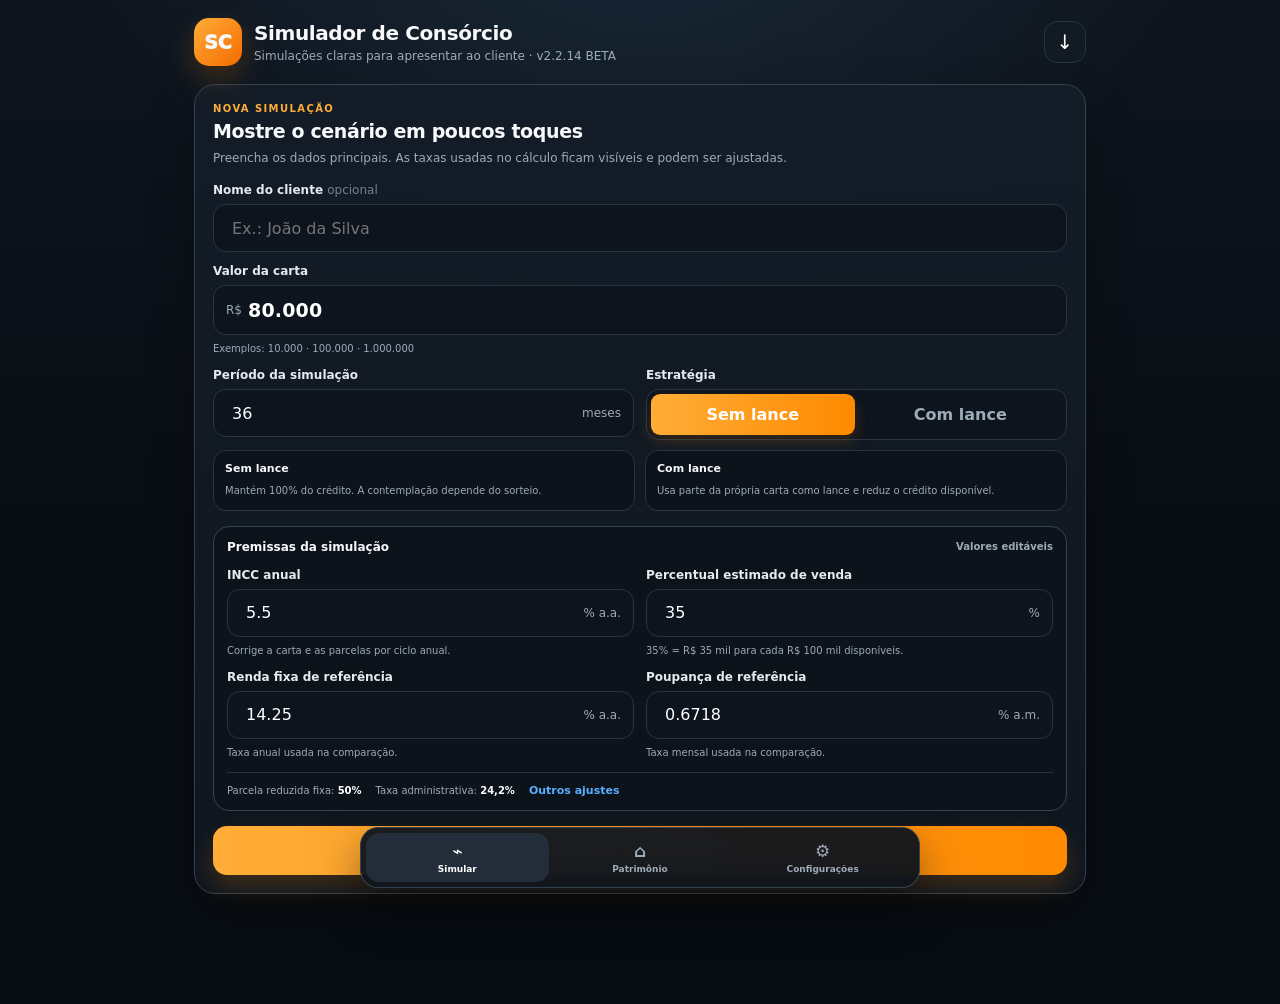
==== reset.html @ 29187af2 "Add files via upload" ====
<!doctype html>
<html lang="pt-BR">
<head>
  <meta charset="utf-8">
  <meta name="viewport" content="width=device-width,initial-scale=1">
  <meta http-equiv="Cache-Control" content="no-cache, no-store, must-revalidate">
  <meta http-equiv="Pragma" content="no-cache">
  <meta http-equiv="Expires" content="0">
  <title>Atualizando simulador</title>
  <style>
    body{font-family:Arial,sans-serif;background:#0b1118;color:#fff;display:grid;place-items:center;min-height:100vh;margin:0;padding:24px;text-align:center}
    .box{max-width:520px;background:#131c26;border:1px solid #2a3949;border-radius:18px;padding:28px}
    h1{margin:0 0 12px;font-size:24px}p{color:#c5d0da;line-height:1.5}.ok{color:#5ee19b;font-weight:700}
  </style>
</head>
<body>
  <div class="box">
    <h1>Atualizando o simulador…</h1>
    <p id="status">Limpando a versão antiga salva no navegador.</p>
  </div>
  <script>
    (async () => {
      try {
        if ('serviceWorker' in navigator) {
          const regs = await navigator.serviceWorker.getRegistrations();
          await Promise.all(regs.map(reg => reg.unregister()));
        }
        if ('caches' in window) {
          const names = await caches.keys();
          await Promise.all(names.map(name => caches.delete(name)));
          try { sessionStorage.clear(); } catch (_) {}
        }
        document.getElementById('status').innerHTML = '<span class="ok">Cache limpo.</span> Abrindo a versão 2.2.14…';
      } catch (e) {
        document.getElementById('status').textContent = 'Abrindo a versão atualizada…';
      }
      setTimeout(() => location.replace('./index.html?v=2213&t=' + Date.now()), 800);
    })();
  </script>
</body>
</html>
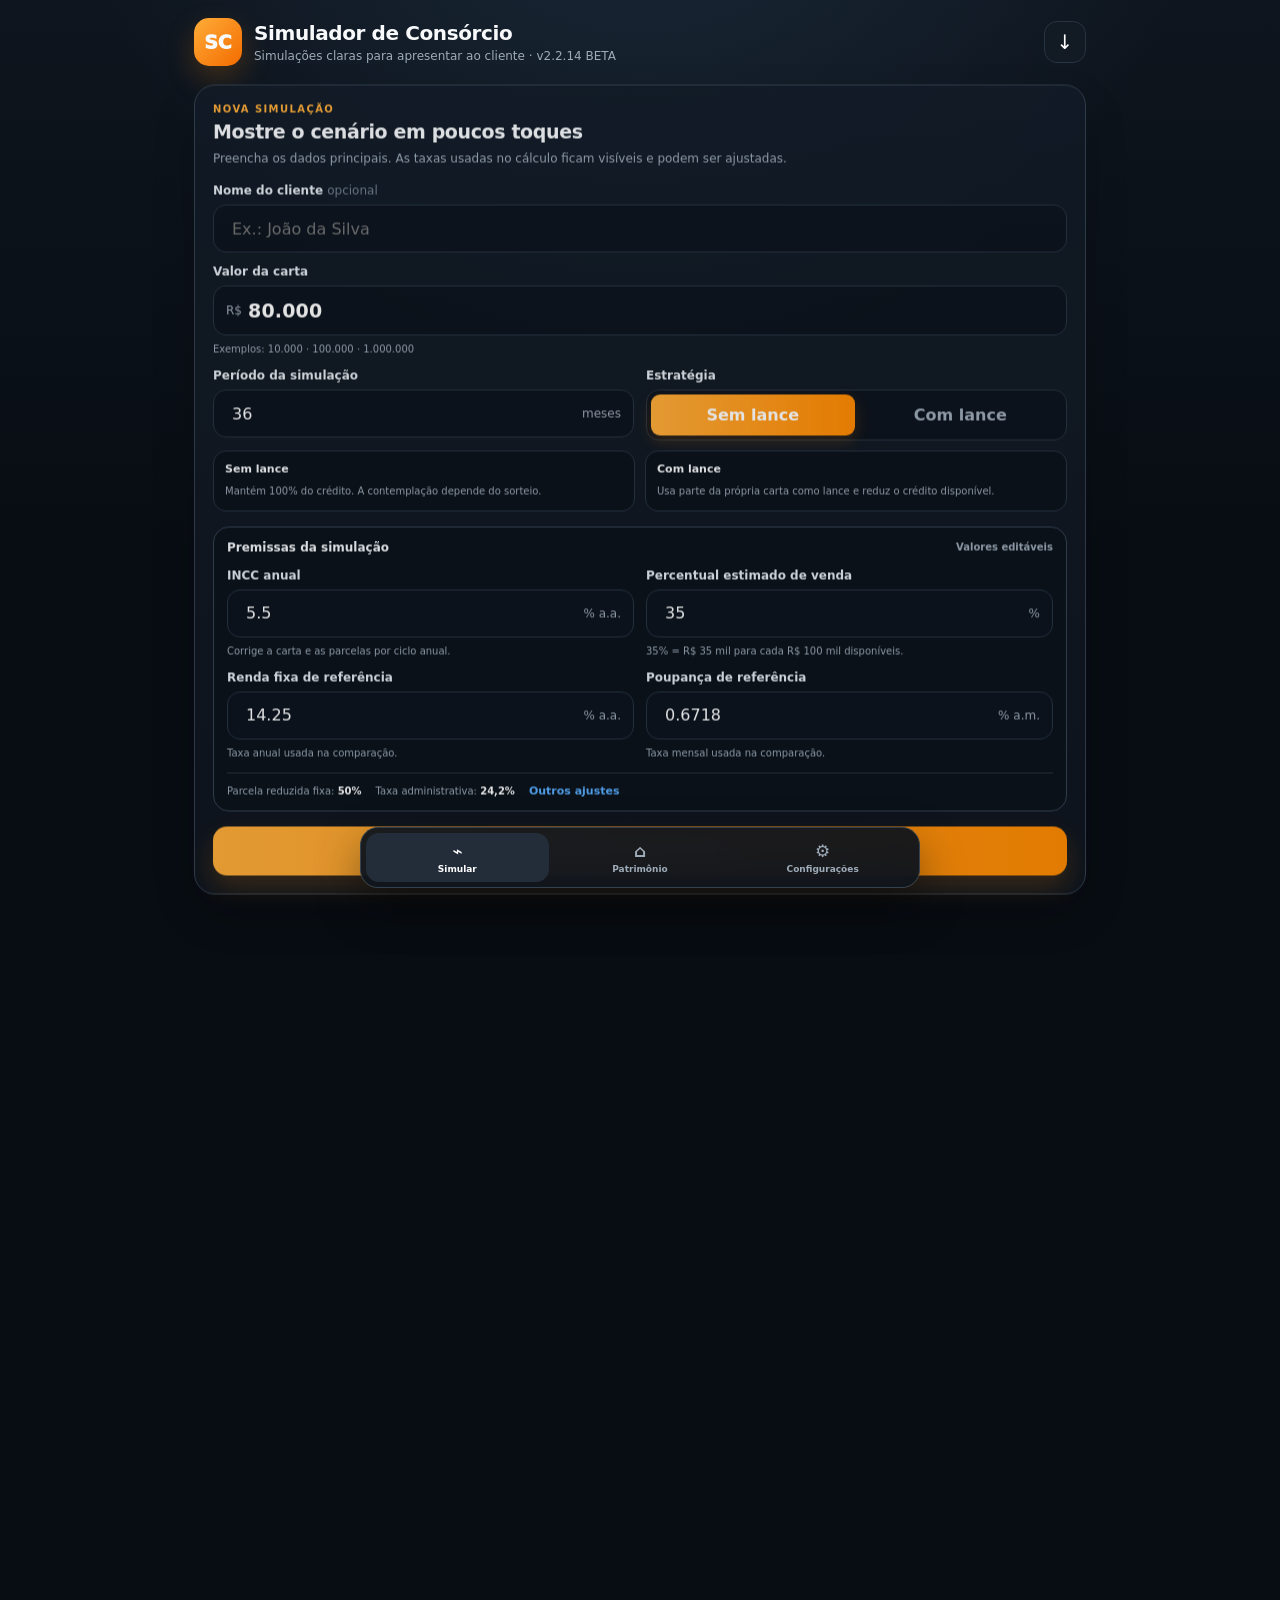
==== commit d12dcf2b: "Add files via upload" ====
--- a/reset.html
+++ b/reset.html
@@ -30,11 +30,11 @@
           await Promise.all(names.map(name => caches.delete(name)));
           try { sessionStorage.clear(); } catch (_) {}
         }
-        document.getElementById('status').innerHTML = '<span class="ok">Cache limpo.</span> Abrindo a versão 2.2.14…';
+        document.getElementById('status').innerHTML = '<span class="ok">Cache limpo.</span> Abrindo a versão 2.2.15…';
       } catch (e) {
         document.getElementById('status').textContent = 'Abrindo a versão atualizada…';
       }
-      setTimeout(() => location.replace('./index.html?v=2213&t=' + Date.now()), 800);
+      setTimeout(() => location.replace('./index.html?v=2215&t=' + Date.now()), 800);
     })();
   </script>
 </body>
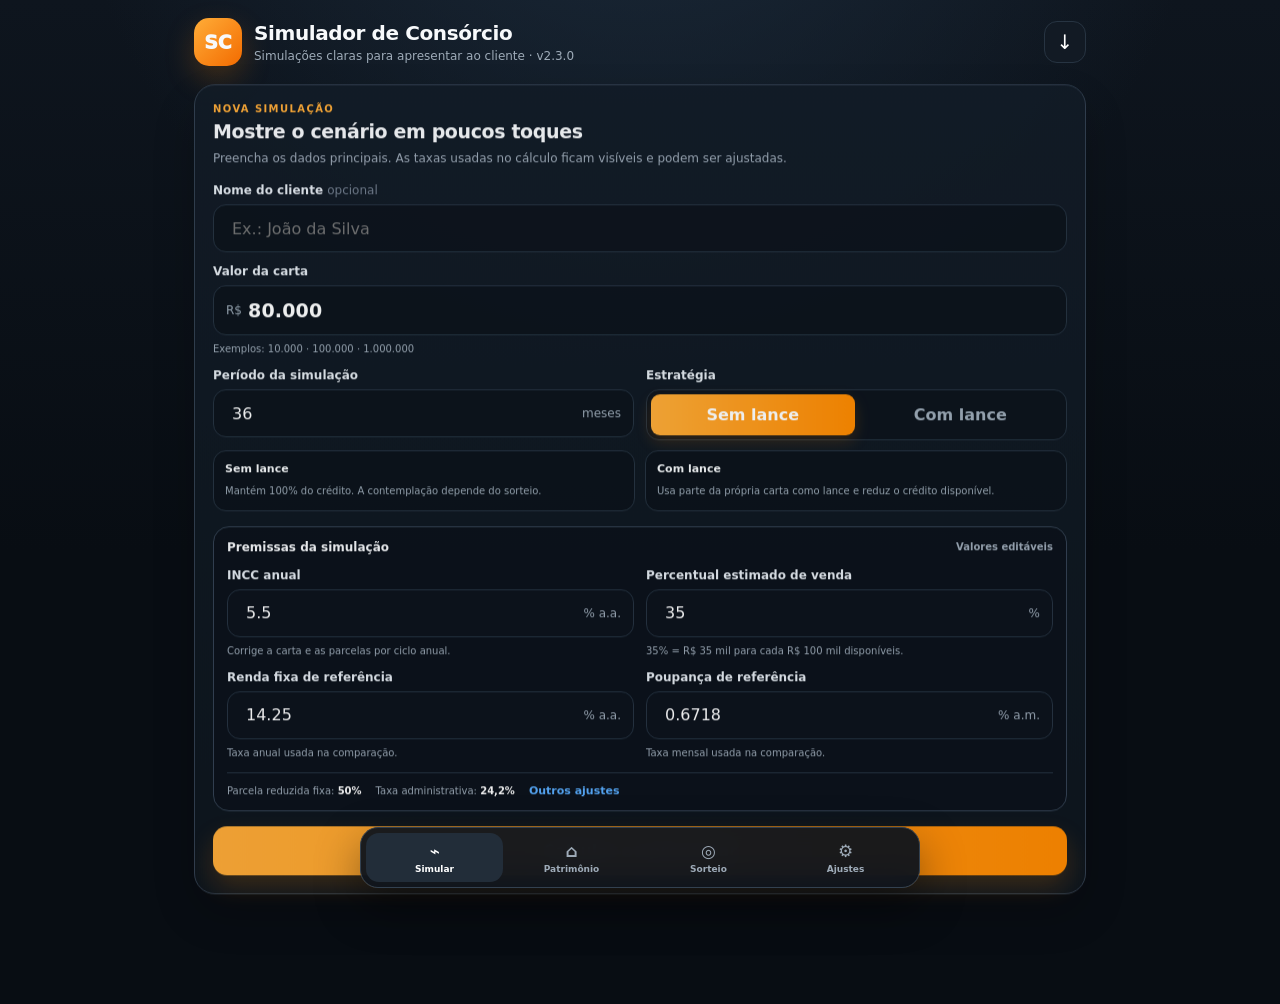
==== commit e11e0dff: "Add files via upload" ====
--- a/reset.html
+++ b/reset.html
@@ -30,11 +30,11 @@
           await Promise.all(names.map(name => caches.delete(name)));
           try { sessionStorage.clear(); } catch (_) {}
         }
-        document.getElementById('status').innerHTML = '<span class="ok">Cache limpo.</span> Abrindo a versão 2.2.15…';
+        document.getElementById('status').innerHTML = '<span class="ok">Cache limpo.</span> Abrindo a versão 2.3.0…';
       } catch (e) {
         document.getElementById('status').textContent = 'Abrindo a versão atualizada…';
       }
-      setTimeout(() => location.replace('./index.html?v=2215&t=' + Date.now()), 800);
+      setTimeout(() => location.replace('./index.html?v=230&t=' + Date.now()), 800);
     })();
   </script>
 </body>
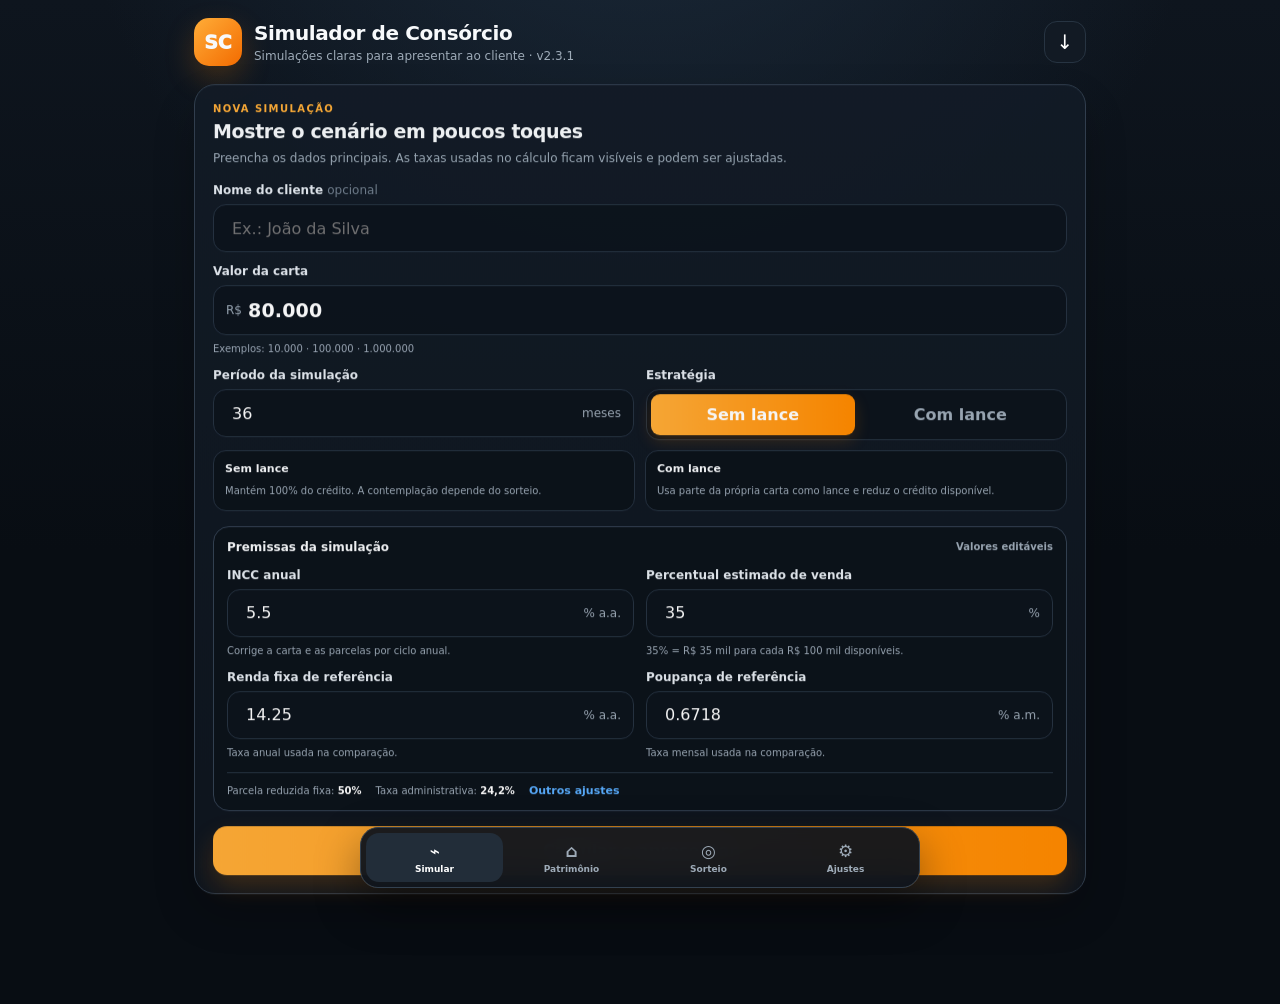
==== commit bb0a6f97: "Add files via upload" ====
--- a/reset.html
+++ b/reset.html
@@ -30,11 +30,11 @@
           await Promise.all(names.map(name => caches.delete(name)));
           try { sessionStorage.clear(); } catch (_) {}
         }
-        document.getElementById('status').innerHTML = '<span class="ok">Cache limpo.</span> Abrindo a versão 2.3.0…';
+        document.getElementById('status').innerHTML = '<span class="ok">Cache limpo.</span> Abrindo a versão 2.3.1…';
       } catch (e) {
         document.getElementById('status').textContent = 'Abrindo a versão atualizada…';
       }
-      setTimeout(() => location.replace('./index.html?v=230&t=' + Date.now()), 800);
+      setTimeout(() => location.replace('./index.html?v=231&t=' + Date.now()), 800);
     })();
   </script>
 </body>
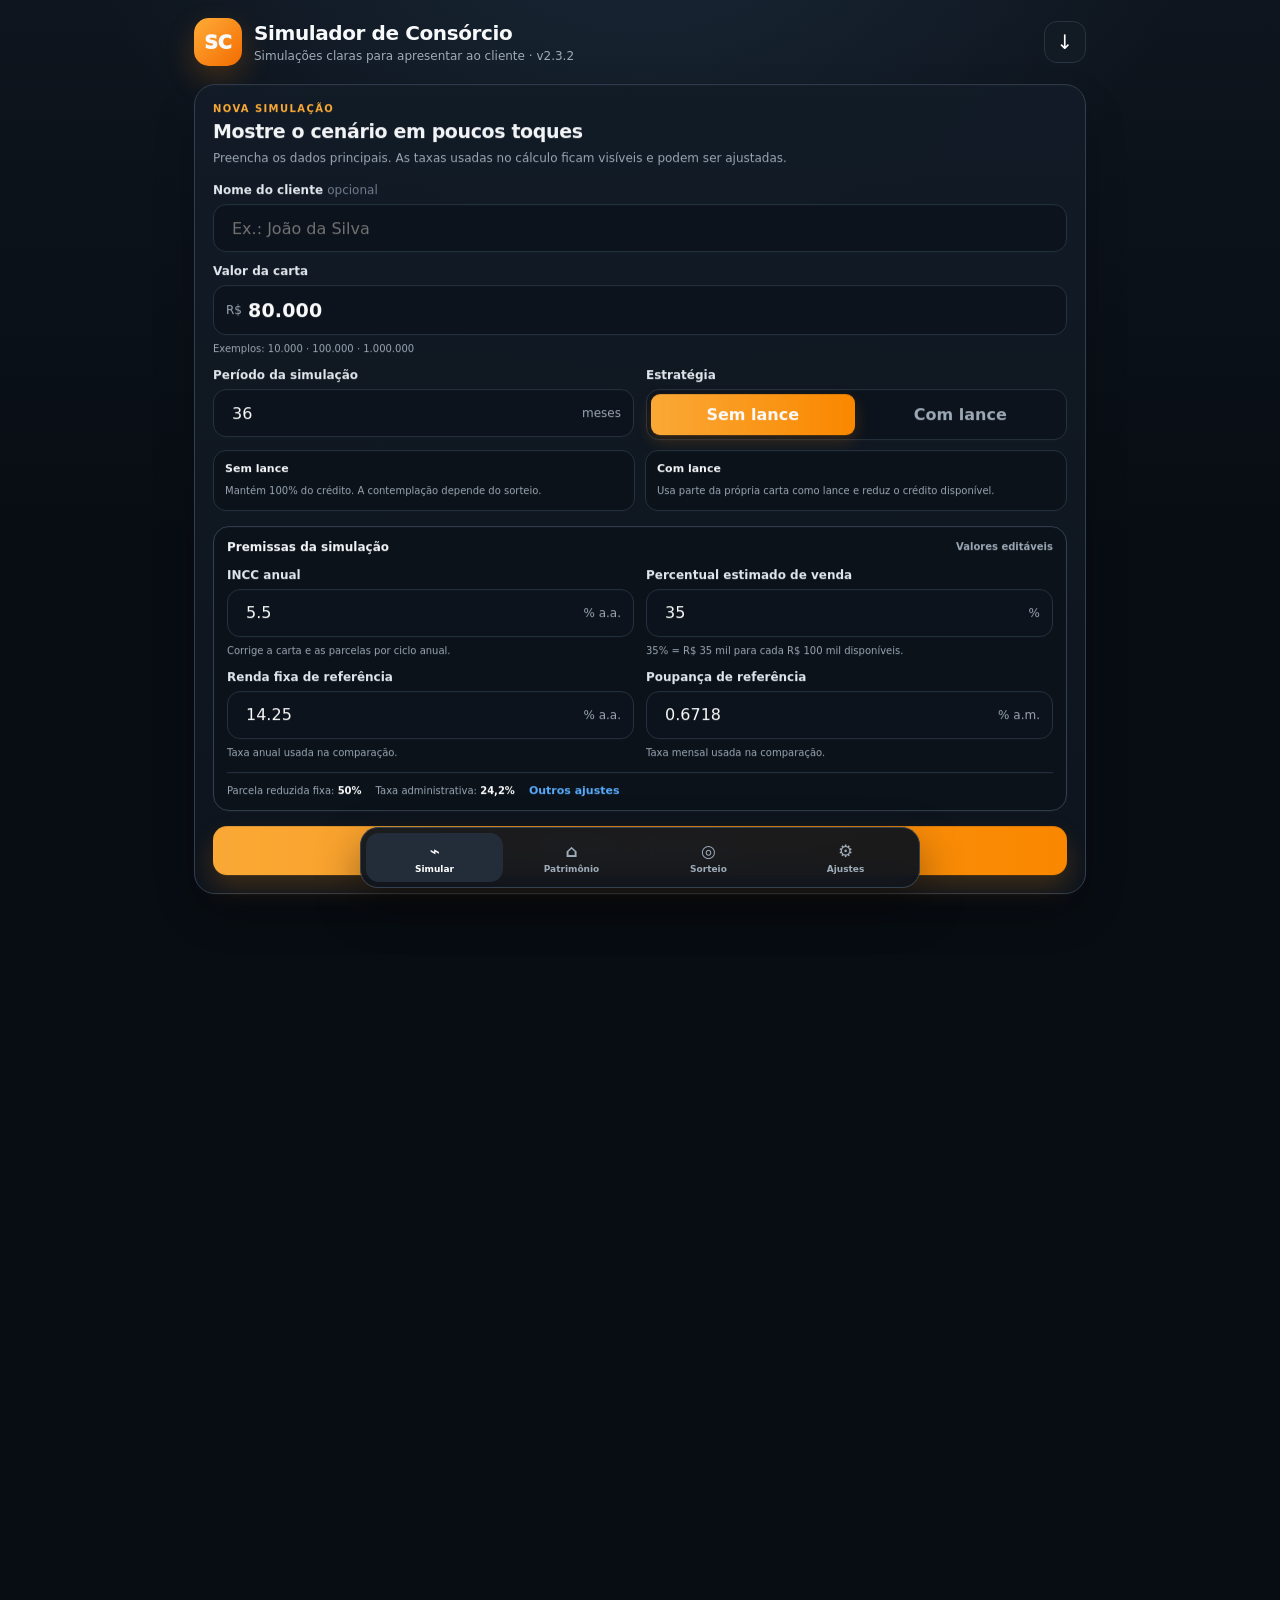
==== commit 020026f7: "Add files via upload" ====
--- a/reset.html
+++ b/reset.html
@@ -30,11 +30,11 @@
           await Promise.all(names.map(name => caches.delete(name)));
           try { sessionStorage.clear(); } catch (_) {}
         }
-        document.getElementById('status').innerHTML = '<span class="ok">Cache limpo.</span> Abrindo a versão 2.3.1…';
+        document.getElementById('status').innerHTML = '<span class="ok">Cache limpo.</span> Abrindo a versão 2.3.2…';
       } catch (e) {
         document.getElementById('status').textContent = 'Abrindo a versão atualizada…';
       }
-      setTimeout(() => location.replace('./index.html?v=231&t=' + Date.now()), 800);
+      setTimeout(() => location.replace('./index.html?v=232&t=' + Date.now()), 800);
     })();
   </script>
 </body>
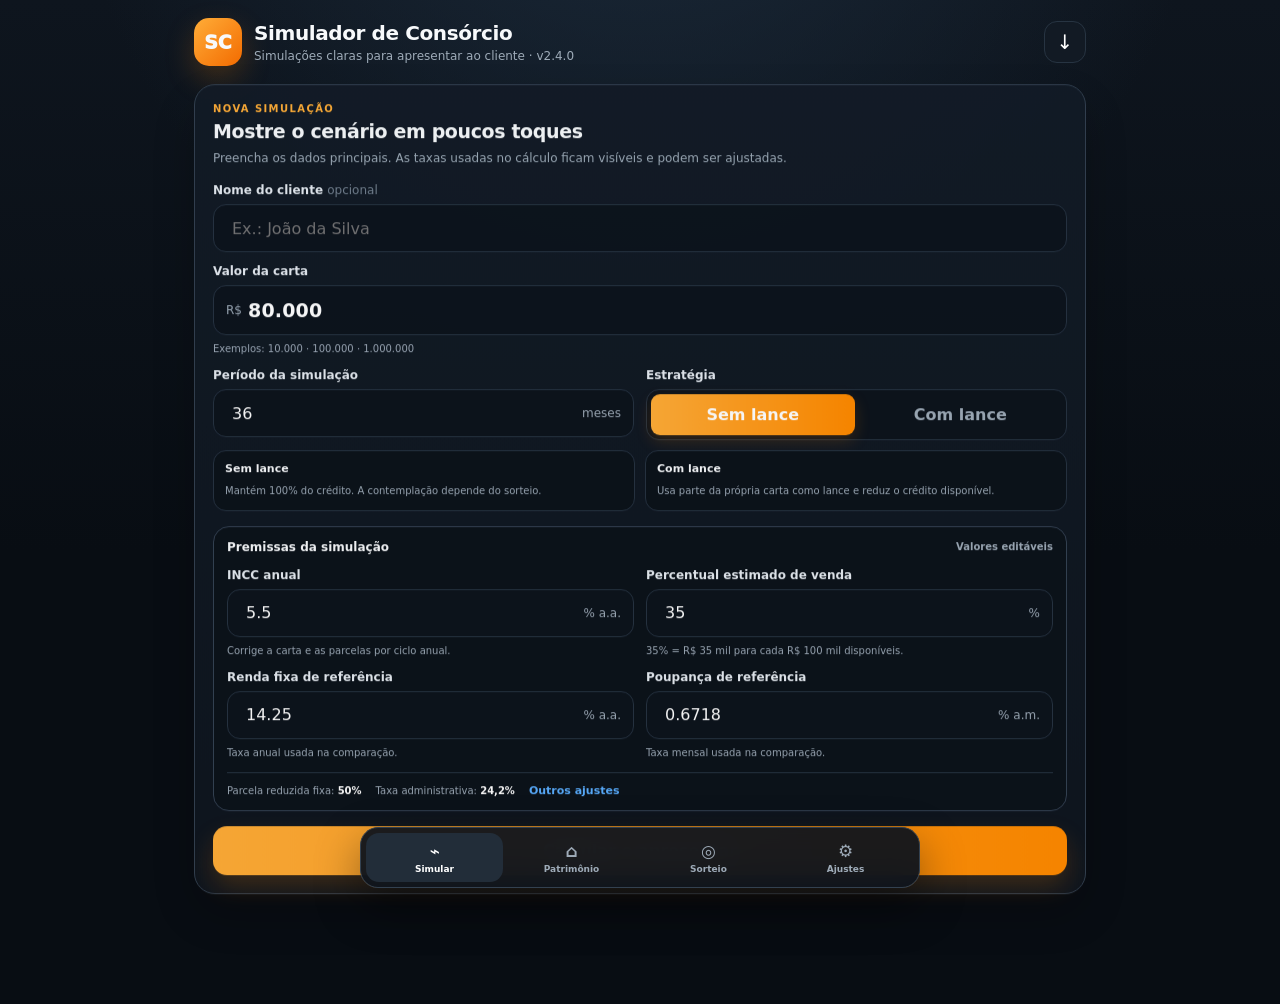
==== commit b49afdc4: "Add files via upload" ====
--- a/reset.html
+++ b/reset.html
@@ -30,11 +30,11 @@
           await Promise.all(names.map(name => caches.delete(name)));
           try { sessionStorage.clear(); } catch (_) {}
         }
-        document.getElementById('status').innerHTML = '<span class="ok">Cache limpo.</span> Abrindo a versão 2.3.2…';
+        document.getElementById('status').innerHTML = '<span class="ok">Cache limpo.</span> Abrindo a versão 2.4.0…';
       } catch (e) {
         document.getElementById('status').textContent = 'Abrindo a versão atualizada…';
       }
-      setTimeout(() => location.replace('./index.html?v=232&t=' + Date.now()), 800);
+      setTimeout(() => location.replace('./index.html?v=240&t=' + Date.now()), 800);
     })();
   </script>
 </body>
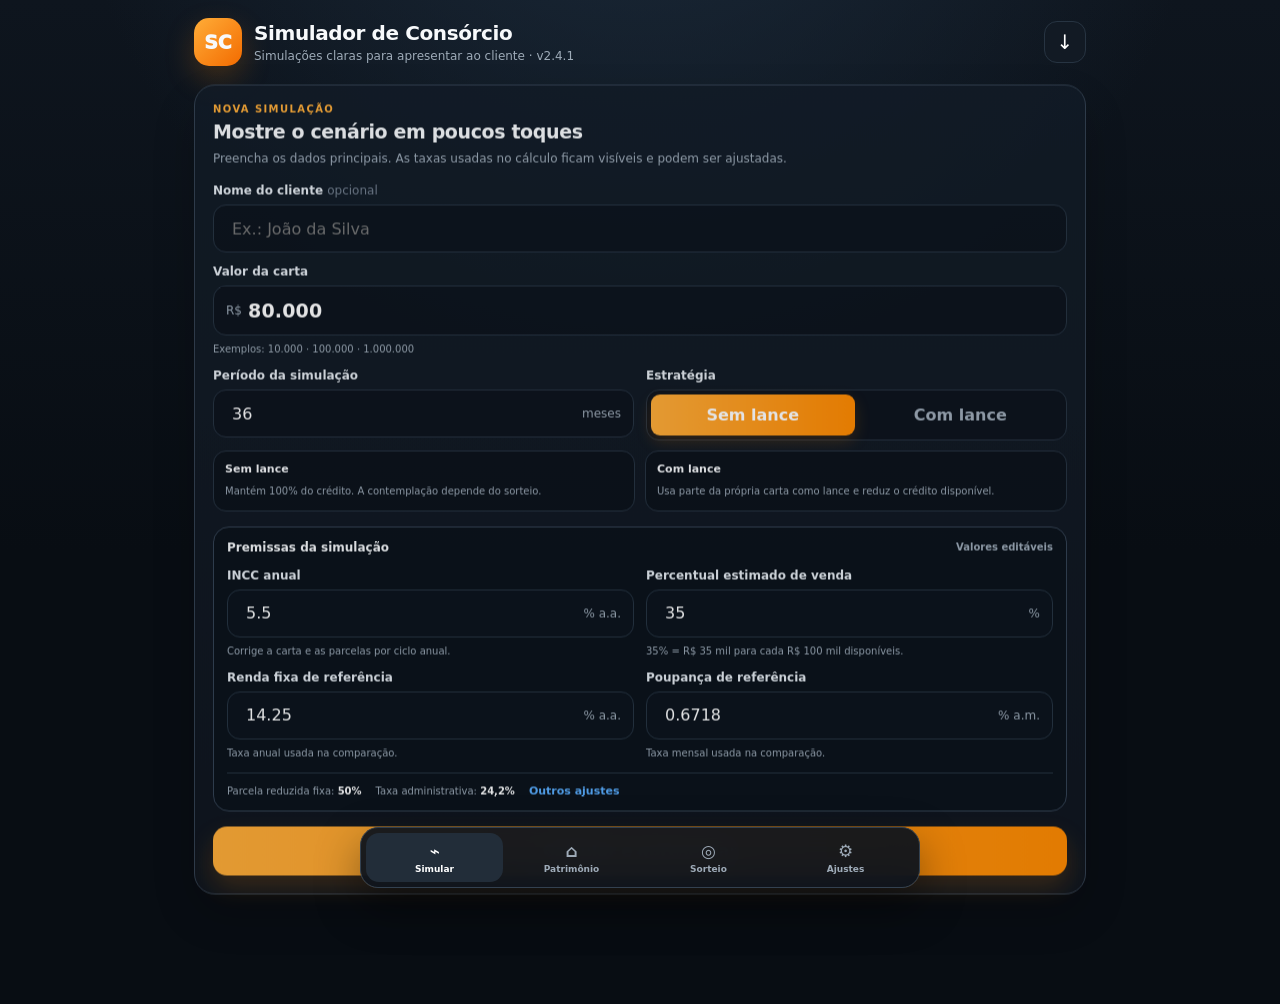
==== commit 239414e9: "Add files via upload" ====
--- a/reset.html
+++ b/reset.html
@@ -30,11 +30,11 @@
           await Promise.all(names.map(name => caches.delete(name)));
           try { sessionStorage.clear(); } catch (_) {}
         }
-        document.getElementById('status').innerHTML = '<span class="ok">Cache limpo.</span> Abrindo a versão 2.4.0…';
+        document.getElementById('status').innerHTML = '<span class="ok">Cache limpo.</span> Abrindo a versão 2.4.1…';
       } catch (e) {
         document.getElementById('status').textContent = 'Abrindo a versão atualizada…';
       }
-      setTimeout(() => location.replace('./index.html?v=240&t=' + Date.now()), 800);
+      setTimeout(() => location.replace('./index.html?v=241&t=' + Date.now()), 800);
     })();
   </script>
 </body>
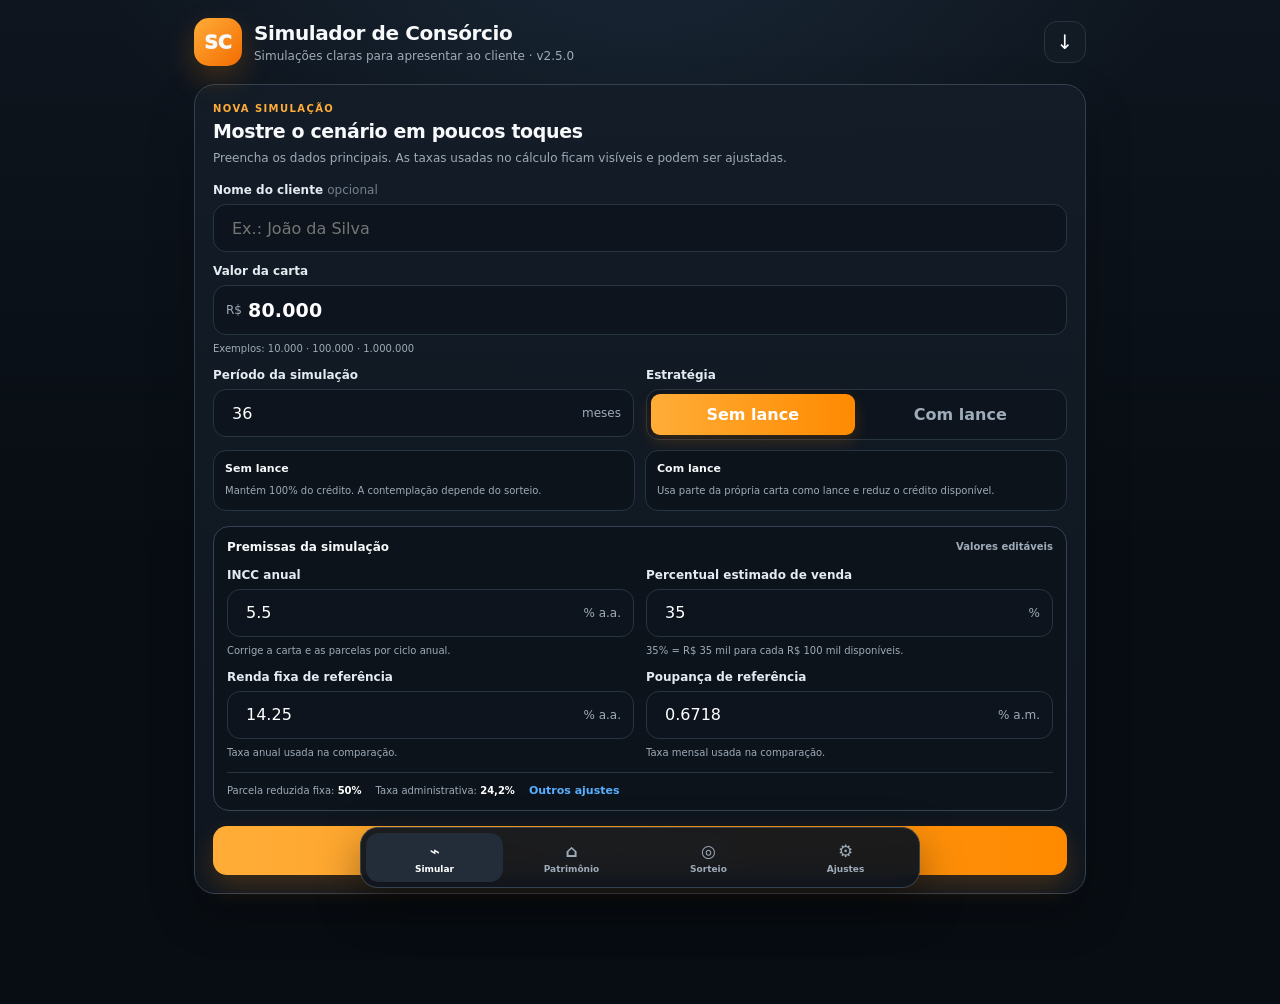
==== commit 654b687b: "Add files via upload" ====
--- a/reset.html
+++ b/reset.html
@@ -30,11 +30,11 @@
           await Promise.all(names.map(name => caches.delete(name)));
           try { sessionStorage.clear(); } catch (_) {}
         }
-        document.getElementById('status').innerHTML = '<span class="ok">Cache limpo.</span> Abrindo a versão 2.4.1…';
+        document.getElementById('status').innerHTML = '<span class="ok">Cache limpo.</span> Abrindo a versão 2.5.0…';
       } catch (e) {
         document.getElementById('status').textContent = 'Abrindo a versão atualizada…';
       }
-      setTimeout(() => location.replace('./index.html?v=241&t=' + Date.now()), 800);
+      setTimeout(() => location.replace('./index.html?v=250&t=' + Date.now()), 800);
     })();
   </script>
 </body>
